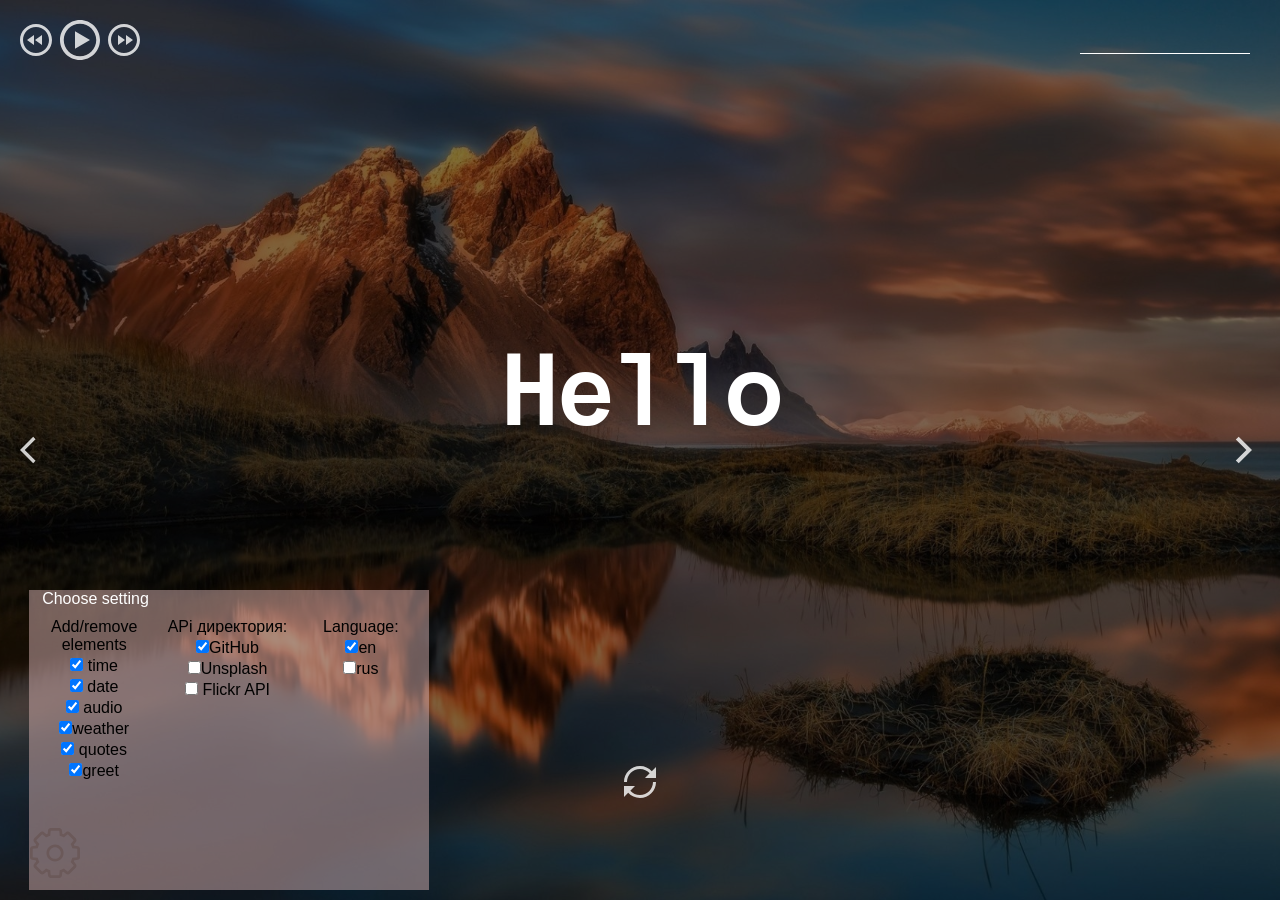
==== momentum/index.html @ 2e94de5a "after rechange" ====
<!DOCTYPE html>
<html lang="en">

<head>
  <meta name="viewport" content="width=device-width, initial-scale=1.0" />
  <link href="assets/favicon.ico" rel="shortcut icon" />
  <link rel="stylesheet" href="css/owfont-regular.css" />
  <link rel="stylesheet" href="css/style.css" />

  <title>momentum</title>
</head>

<body>
  <header class="header">
    <div class="player">

      <div class="player-controls">
        <button class="play-prev player-icon"></button>
        <button class="play player-icon"></button>
        <button class="play-next player-icon"></button>
      </div>
      <ul class="play-list"></ul>
    </div>
    <div class="weather">
      <input type="text" class="city" />
      <i class="weather-icon owf"></i>
      <div class="weather-error"></div>
      <div class="description-container">
        <span class="temperature"></span>
        <span class="weather-description"></span>
      </div>
      <div class="wind"></div>
      <div class="humidity"></div>
    </div>
  </header>
  <main class="main">
    <div class="slider-icons">
      <button class="slide-prev slider-icon"></button>
      <button class="slide-next slider-icon"></button>
    </div>
    <time class="time">Hello</time>
    <date class="date"></date>
    <div class="greeting-container">
      <span class="greeting"></span>
      <input type="text" class="name" />
    </div>
  </main>
  <footer class="footer">
    <button class="change-quote"></button>
    <div>
      <div class="menu">
        <ul class="menu__lang">
          <li class="menu__lang-list">Choose setting</li>

        </ul>
        <ul class="menu__catalog">

          <ul class="menu__lang">
            <li class="menu__lang-list">Add/remove elements</li>
            <li class="menu__lang-list">
              <input type="checkbox" name="time" value="yes" checked="yes" id="time" class="rechange">
              time
            </li>
            <li class="menu__lang-list">
              <input type="checkbox" name="date" value="yes" checked="yes" class="rechange" id="date">
              date
            </li>
            <li class="menu__lang-list">
              <input type="checkbox" name="audio" value="yes" checked="yes" class="rechange" id="audio">
              audio
            </li>
            <li class="menu__lang-list">
              <input type="checkbox" name="weather" value="yes" checked="yes" id="weather">weather
            </li>
            <li class="menu__lang-list">
              <input type="checkbox" name="quotes" value="yes" checked="yes" id="quotes">
              quotes
            </li>
            <li class="menu__lang-list">
              <input type="checkbox" name="greet" value="yes" checked="yes" id="greeting">greet
            </li>




          </ul>
          <ul class="menu__lang">
            <li class="menu__lang-list">APi директория:</li>
            <li class="menu__lang-list">
              <input type="checkbox" value="yes" checked="yes" id="GitHub">GitHub
            </li>
            <li class="menu__lang-list">
              <input type="checkbox" name="Unsplash" value="yes" id="Unsplash">Unsplash
            </li>
            <li class="menu__lang-list">
              <input type="checkbox" name="Flickr" value="yes" id="Flickr">
              Flickr API
            </li>

          </ul>
          <ul class="menu__lang">
            <li class="menu__lang-list">Language:</li>

            <li class="menu__lang-list"> <input type="checkbox" name="Flickr" value="yes" checked="yes" id="en"
                class="lang">en</li>
            <li class="menu__lang-list"> <input type="checkbox" name="Flickr" value="yes" id="rus" class="lang">rus</li>

          </ul>
        </ul>

      </div>
      <div class="install">
        <img src="/momentum/assets/svg/options.svg" alt="opt" class="img">
      </div>
      <div class="quote"></div>
      <div class="author"></div>
    </div>
  </footer>
  <script type="module" src="js/script.js"></script>
  <script type="module" src="js/playList.js"></script>
</body>

</html>
---- momentum/css/owfont-regular.css ----
/*git 
 *  owfont-regular 1.0.0 by Deniz Fuchidzhiev - http://websygen.com
 *  License - font: SIL OFL 1.1, css: MIT License
 */
/* FONT PATH
 * -------------------------- */
@font-face {
  font-family: 'owfont';
  src: url('../assets/fonts/owfont-regular.eot?v=1.0.0');
  src: url('../assets/fonts/owfont-regular.eot?#iefix&v=1.0.0') format('embedded-opentype'),
	   url('../assets/fonts/owfont-regular.woff') format('woff'),
	   url('../assets/fonts/owfont-regular.ttf') format('truetype'),
	   url('../assets/fonts/owfont-regular.svg#owf-regular') format('svg');
  font-weight: normal;
  font-style: normal;
}
.owf {
  display: inline-block;
  font: normal normal normal 14px/1 owfont;
  font-size: inherit;
  text-rendering: auto;
  -webkit-font-smoothing: antialiased;
  -moz-osx-font-smoothing: grayscale;
  transform: translate(0, 0);
}
/* makes the font 33% larger relative to the icon container */
.owf-lg {
  font-size: 1.33333333em;
  line-height: 0.75em;
  vertical-align: -15%;
}
.owf-2x {
  font-size: 2em;
}
.owf-3x {
  font-size: 3em;
}
.owf-4x {
  font-size: 4em;
}
.owf-5x {
  font-size: 5em;
}
.owf-fw {
  width: 1.28571429em;
  text-align: center;
}
.owf-ul {
  padding-left: 0;
  margin-left: 2.14285714em;
  list-style-type: none;
}
.owf-ul > li {
  position: relative;
}
.owf-li {
  position: absolute;
  left: -2.14285714em;
  width: 2.14285714em;
  top: 0.14285714em;
  text-align: center;
}
.owf-li.owf-lg {
  left: -1.85714286em;
}
.owf-border {
  padding: .2em .25em .15em;
  border: solid 0.08em #eeeeee;
  border-radius: .1em;
}
.owf-pull-right {
  float: right;
}
.owf-pull-left {
  float: left;
}
.owf.owf-pull-left {
  margin-right: .3em;
}
.owf.owf-pull-right {
  margin-left: .3em;
}

/* owfont uses the Unicode Private Use Area (PUA) to ensure screen
   readers do not read off random characters that represent icons */
   
/*   Weather Condition Codes    */
   
/*   Thunderstorm - - - - - - - - - - - - - - - - - - - - - - - - - - - - - - - - - - - -    */
   
/* thunderstorm with light rain */
.owf-200:before,
.owf-200-d:before,
.owf-200-n:before {
  content: "\EB28";
}
/* thunderstorm with rain */
.owf-201:before,
.owf-201-d:before,
.owf-201-n:before {
  content: "\EB29";
}
/* thunderstorm with heavy rain */
.owf-202:before,
.owf-202-d:before,
.owf-202-n:before {
  content: "\EB2A";
}
/*  light thunderstorm  */
.owf-210:before,
.owf-210-d:before,
.owf-210-n:before {
  content: "\EB32";
}
/*  thunderstorm  */
.owf-211:before,
.owf-211-d:before,
.owf-211-n:before {
  content: "\EB33";
}
/*   heavy thunderstorm   */
.owf-212:before,
.owf-212-d:before,
.owf-212-n:before {
  content: "\EB34";
}
/*   ragged thunderstorm   */
.owf-221:before,
.owf-221-d:before,
.owf-221-n:before {
  content: "\EB3D";
}
/*  thunderstorm with light drizzle    */
.owf-230:before,
.owf-230-d:before,
.owf-230-n:before {
  content: "\EB46";
}
/*  thunderstorm with drizzle     */
.owf-231:before,
.owf-231-d:before,
.owf-231-n:before {
  content: "\EB47";
}
/* thunderstorm with heavy drizzle     */
.owf-232:before,
.owf-232-d:before,
.owf-232-n:before {
  content: "\EB48";
}

/*   Drizzle - - - - - - - - - - - - - - - - - - - - - - - - - - - - - - - - - - - -    */

/*  light intensity drizzle */
.owf-300:before,
.owf-300-d:before,
.owf-300-n:before {
  content: "\EB8C";
}
/*  drizzle */
.owf-301:before,
.owf-301-d:before,
.owf-301-n:before {
  content: "\EB8D";
}
/*  heavy intensity drizzle  */
.owf-302:before,
.owf-302-d:before,
.owf-302-n:before {
  content: "\EB8E";
}
/*   light intensity drizzle rain  */
.owf-310:before,
.owf-310-d:before,
.owf-310-n:before {
  content: "\EB96";
}
/*  drizzle rain  */
.owf-311:before,
.owf-311-d:before,
.owf-311-n:before {
  content: "\EB97";
}
/* heavy intensity drizzle rain */
.owf-312:before,
.owf-312-d:before,
.owf-312-n:before {
  content: "\EB98";
}
/* shower rain and drizzle  */
.owf-313:before,
.owf-313-d:before,
.owf-313-n:before {
  content: "\EB99";
}
/* heavy shower rain and drizzle*/
.owf-314:before,
.owf-314-d:before,
.owf-314-n:before {
  content: "\EB9A";
}
/* shower drizzle */
.owf-321:before,
.owf-321-d:before,
.owf-321-n:before {
  content: "\EBA1";
}

/*   Rain - - - - - - - - - - - - - - - - - - - - - - - - - - - - - - - - - - - -    */

/* light rain  */
.owf-500:before,
.owf-500-d:before,
.owf-500-n:before {
  content: "\EC54";
}
/* moderate rain  */
.owf-501:before,
.owf-501-d:before,
.owf-501-n:before {
  content: "\EC55";
}
/* heavy intensity rain  */
.owf-502:before,
.owf-502-d:before,
.owf-502-n:before {
  content: "\EC56";
}
/* very heavy rain   */
.owf-503:before,
.owf-503-d:before,
.owf-503-n:before {
  content: "\EC57";
}
/* extreme rain    */
.owf-504:before,
.owf-504-d:before,
.owf-504-n:before {
  content: "\EC58";
}
/* freezing rain    */
.owf-511:before,
.owf-511-d:before,
.owf-511-n:before {
  content: "\EC5F";
}
/*  light intensity shower rain    */
.owf-520:before,
.owf-520-d:before,
.owf-520-n:before {
  content: "\EC68";
}
/* shower rain  */
.owf-521:before,
.owf-521-d:before,
.owf-521-n:before {
  content: "\EC69";
}
/*  heavy intensity shower rain  */
.owf-522:before,
.owf-522-d:before,
.owf-522-n:before {
  content: "\EC6A";
}
/* ragged shower rain  */
.owf-531:before,
.owf-531-d:before,
.owf-531-n:before {
  content: "\EC73";
}

/*   Snow - - - - - - - - - - - - - - - - - - - - - - - - - - - - - - - - - - - -    */

/* light snow  */
.owf-600:before,
.owf-600-d:before,
.owf-600-n:before {
  content: "\ECB8";
}
/*  snow  */
.owf-601:before,
.owf-601-d:before,
.owf-601-n:before {
  content: "\ECB9";
}
/*   heavy snow   */
.owf-602:before,
.owf-602-d:before,
.owf-602-n:before {
  content: "\ECBA";
}
/*  sleet  */
.owf-611:before,
.owf-611-d:before,
.owf-611-n:before {
  content: "\ECC3";
}
/*   shower sleet */
.owf-612:before,
.owf-612-d:before,
.owf-612-n:before {
  content: "\ECC4";
}
/* light rain and snow */
.owf-615:before,
.owf-615-d:before,
.owf-615-n:before {
  content: "\ECC7";
}
/* rain and snow  */
.owf-616:before,
.owf-616-d:before,
.owf-616-n:before {
  content: "\ECC8";
}
/* light shower snow  */
.owf-620:before,
.owf-620-d:before,
.owf-620-n:before {
  content: "\ECCC";
}
/* shower snow  */
.owf-621:before,
.owf-621-d:before,
.owf-621-n:before {
  content: "\ECCD";
}
/* heavy shower snow  */
.owf-622:before,
.owf-622-d:before,
.owf-622-n:before {
  content: "\ECCE";
}

/*   Atmosphere - - - - - - - - - - - - - - - - - - - - - - - - - - - - - - - - - - - -    */

/* mist */
.owf-701:before,
.owf-701-d:before,
.owf-701-n:before {
  content: "\ED1D";
}
/* smoke */
.owf-711:before,
.owf-711-d:before,
.owf-711-n:before {
  content: "\ED27";
}
/* haze */
.owf-721:before,
.owf-721-d:before,
.owf-721-n:before {
  content: "\ED31";
}
/* Sand/Dust Whirls */
.owf-731:before,
.owf-731-d:before,
.owf-731-n:before {
  content: "\ED3B";
}
/* Fog */
.owf-741:before,
.owf-741-d:before,
.owf-741-n:before {
  content: "\ED45";
}
/* sand */
.owf-751:before,
.owf-751-d:before,
.owf-751-n:before {
  content: "\ED4F";
}
/* dust */
.owf-761:before,
.owf-761-d:before,
.owf-761-n:before {
  content: "\ED59";
}
/*  VOLCANIC ASH  */
.owf-762:before,
.owf-762-d:before,
.owf-762-n:before {
  content: "\ED5A";
}
/* SQUALLS */
.owf-771:before,
.owf-771-d:before,
.owf-771-n:before {
  content: "\ED63";
}
/* TORNADO */
.owf-781:before,
.owf-781-d:before,
.owf-781-n:before {
  content: "\ED6D";
}

/*   Clouds - - - - - - - - - - - - - - - - - - - - - - - - - - - - - - - - - - - -    */

/*  sky is clear  */  /*  Calm  */
.owf-800:before,
.owf-800-d:before,
.owf-951:before,
.owf-951-d:before {
  content: "\ED80";
}
.owf-800-n:before,
.owf-951-n:before {
  content: "\F168";
}
/*  few clouds   */
.owf-801:before,
.owf-801-d:before {
  content: "\ED81";
}
.owf-801-n:before {
  content: "\F169";
}
/* scattered clouds */
.owf-802:before,
.owf-802-d:before {
  content: "\ED82";
}
.owf-802-n:before {
  content: "\F16A";
}
/* broken clouds  */
.owf-803:before,
.owf-803-d:before,
.owf-803-n:before {
  content: "\ED83";
}
/* overcast clouds  */
.owf-804:before,
.owf-804-d:before,
.owf-804-n:before {
  content: "\ED84";
}

/*   Extreme - - - - - - - - - - - - - - - - - - - - - - - - - - - - - - - - - - - -    */

/* tornado  */
.owf-900:before,
.owf-900-d:before,
.owf-900-n:before {
  content: "\EDE4";
}
/*  tropical storm  */
.owf-901:before,
.owf-901-d:before,
.owf-901-n:before {
  content: "\EDE5";
}
/* hurricane */
.owf-902:before,
.owf-902-d:before,
.owf-902-n:before {
  content: "\EDE6";
}
/* cold */
.owf-903:before,
.owf-903-d:before,
.owf-903-n:before {
  content: "\EDE7";
}
/* hot */
.owf-904:before,
.owf-904-d:before,
.owf-904-n:before {
  content: "\EDE8";
}
/* windy */
.owf-905:before,
.owf-905-d:before,
.owf-905-n:before {
  content: "\EDE9";
}
/* hail */
.owf-906:before,
.owf-906-d:before,
.owf-906-n:before {
  content: "\EDEA";
}

/*   Additional - - - - - - - - - - - - - - - - - - - - - - - - - - - - - - - - - - - -    */

/* Setting */
.owf-950:before,
.owf-950-d:before,
.owf-950-n:before {
  content: "\EE16";
}
/*  Light breeze  */
.owf-952:before,
.owf-952-d:before,
.owf-952-n:before {
  content: "\EE18";
}
/*  Gentle Breeze  */
.owf-953:before,
.owf-953-d:before,
.owf-953-n:before {
  content: "\EE19";
}
/*  Moderate breeze  */
.owf-954:before,
.owf-954-d:before,
.owf-954-n:before {
  content: "\EE1A";
}
/* Fresh Breeze  */
.owf-955:before,
.owf-955-d:before,
.owf-955-n:before {
  content: "\EE1B";
}
/* Strong  Breeze  */
.owf-956:before,
.owf-956-d:before,
.owf-956-n:before {
  content: "\EE1C";
}
/* High wind, near gale  */
.owf-957:before,
.owf-957-d:before,
.owf-957-n:before {
  content: "\EE1D";
}
/* Gale */
.owf-958:before,
.owf-958-d:before,
.owf-958-n:before {
  content: "\EE1E";
}
/*  Severe Gale  */
.owf-959:before,
.owf-959-d:before,
.owf-959-n:before {
  content: "\EE1F";
}
/* Storm */
.owf-960:before,
.owf-960-d:before,
.owf-960-n:before {
  content: "\EE20";
}
/*  Violent Storm  */
.owf-961:before,
.owf-961-d:before,
.owf-961-n:before {
  content: "\EE21";
}
/* Hurricane */
.owf-962:before,
.owf-962-d:before,
.owf-962-n:before {
  content: "\EE22";
}
---- momentum/css/style.css ----
@font-face {
  font-family: 'Arial-MT';
  src: url("../assets/fonts/Arial-MT.woff"); /* Путь к файлу со шрифтом */
 }

* {
  box-sizing: border-box;
  margin: 0;
  padding: 0;
}

body {
  min-width: 480px;
  min-height: 100vh;
  font-family: 'Arial', sans-serif;
  font-size: 16px;
  color: #fff;
  text-align: center;

  background: url("../assets/img/bg.jpg") center/cover, rgba(0, 0, 0, 0.5);
  background-blend-mode: multiply;
  transition: background-image 1s ease-in-out;
}

.header {
  display: flex;
  justify-content: space-between;
  align-items: flex-start;
  width: 100%;
  height: 30vh;
  min-height: 220px;  
  padding: 20px;
}

.player-controls {
  display: flex;
  align-items: center;
  justify-content: space-between;
  width: 120px;
  margin-bottom: 28px;
}

.play-list {
  text-align: left;
}

.play-item {
  position: relative;
  padding: 5px;
  padding-left: 20px;
  list-style: none;
  opacity: .8;
  cursor: pointer;
  transition: .3s;
}

.play-item:hover {
  opacity: 1;
}

.play-item::before {
  content: "\2713";  
  position: absolute;
  left: 0;
  top: 2px;
  font-weight: 900;
}

.item-active::before {
  color: #C5B358;
}

.player-icon,
.slider-icon,
.change-quote {
  width: 32px;
  height: 32px;
  background-size: 32px 32px;
  background-position: center center;
  background-repeat: no-repeat;
  background-color: transparent;
  border: 0;
  outline: 0;
  opacity: .8;
  cursor: pointer;
  transition: .3s;  
}

.player-icon:hover,
.slider-icon:hover,
.change-quote:hover {
  opacity: 1;
}

.player-icon:active,
.slider-icon:active,
.change-quote:active {
  border: 0;
  outline: 0;  
  transform: scale(1.1);
}

.play {
  width: 40px;
  height: 40px;
  background-size: 40px 40px;
  background-image: url("../assets/svg/play.svg");
}

.pause {
  background-image: url("../assets/svg/pause.svg");
}

.play-prev {
  background-image: url("../assets/svg/play-prev.svg");
}

.play-next {
  background-image: url("../assets/svg/play-next.svg");
}

.weather {
  display: flex;
  flex-direction: column;
  justify-content: space-between;
  align-items: flex-start;
  row-gap: 5px;
  width: 180px;
  min-height: 180px;  
  text-align: left;
}

.weather-error {
  margin-top: -10px;
}

.description-container {
  display: flex;
  flex-wrap: wrap;
  justify-content: flex-start;
  align-items: center;
  column-gap: 12px;
}

.weather-icon {
  font-size: 44px;
}

.city {
  width: 170px;
  height: 34px;
  padding: 5px;
  font-size: 20px;
  line-height: 24px;
  color: #fff;  
  border: 0;
  outline: 0;
  border-bottom: 1px solid #fff;
  background-color: transparent;
}

.city::placeholder {  
  font-size: 20px;
  color: #fff;
  opacity: .6;
}

.main {
  position: relative;
  display: flex;
  flex-direction: column;
  justify-content: center;
  align-items: center;
  width: 100%;
  height: 40vh;
  min-height: 260px;  
  padding: 20px;
}

.slider-icon {
  position: absolute;
  top: 50%;
  margin-top: -16px;
  cursor: pointer;
}

.slide-prev {
  left: 20px;
  background-image: url("../assets/svg/slider-prev.svg");
}

.slide-next {
  right: 20px;
  background-image: url("../assets/svg/slider-next.svg");
}

.time {
  min-height: 124px;
  margin-bottom: 10px;
  font-family: 'Arial-MT';
  font-size: 100px;
  letter-spacing: -4px;  
}

.date {
  min-height: 28px;
  font-size: 24px;
  margin-bottom: 20px;
}

.greeting-container {
  display: flex;
  flex-wrap: wrap;
  justify-content: stretch;
  align-items: center;
  min-height: 48px;
  width: 100vw;
  font-size: 40px;
}

.greeting {
  flex: 1;  
  padding: 10px;
  text-align: right;
}

.name {
  flex: 1;
  max-width: 50%;
  padding: 10px;
  font-size: 40px;
  text-align: left;
  color: #fff;
  background-color: transparent;
  border: 0;
  outline: 0;
}

.name::placeholder {
  color: #fff;
  opacity: .6;
}

.footer {
  display: flex;
  flex-direction: column;
  justify-content: flex-end;
  align-items: center;
  width: 100%;
  height: 30vh;
  min-height: 160px;  
  padding: 20px;
}

.change-quote {
  margin-bottom: 30px;
  background-image: url("../assets/svg/reload.svg");  
}

.quote {
  min-height: 32px;
}

.author {
  min-height: 20px;
}

@media (max-width: 768px) {
  .time {
    min-height: 80px;
    font-size: 72px;    
  }

  .greeting-container {
    min-height: 40px;
    font-size: 32px;
  }

  .greeting {
    padding: 5px;
  }

  .name {
    font-size: 32px;
    padding: 5px;
  }
}
.img{
  position: absolute;
 
  left: 30px;
  height: 50px;
  width: 50px;
}
.menu{
  z-index: 20;
  position: absolute;
  width: 400px;
  height: 300px;
  bottom: 10px;
  left: 29px;
 
  background-color: rgba(214, 178, 178, 0.5);
}
.menu__catalog{
        z-index: 21;
    color: black;
}
.menu__catalog{
  display: flex;
}
.menu__lang{
 
  justify-content: left;
width: 34%;
  margin-bottom: 10px;
}
.menu__table{
  display: flex;
  justify-content: space-around;
}
.menu__lang-list{
  list-style: none;
  margin-right: 3px;
  margin-bottom: 3px;
}
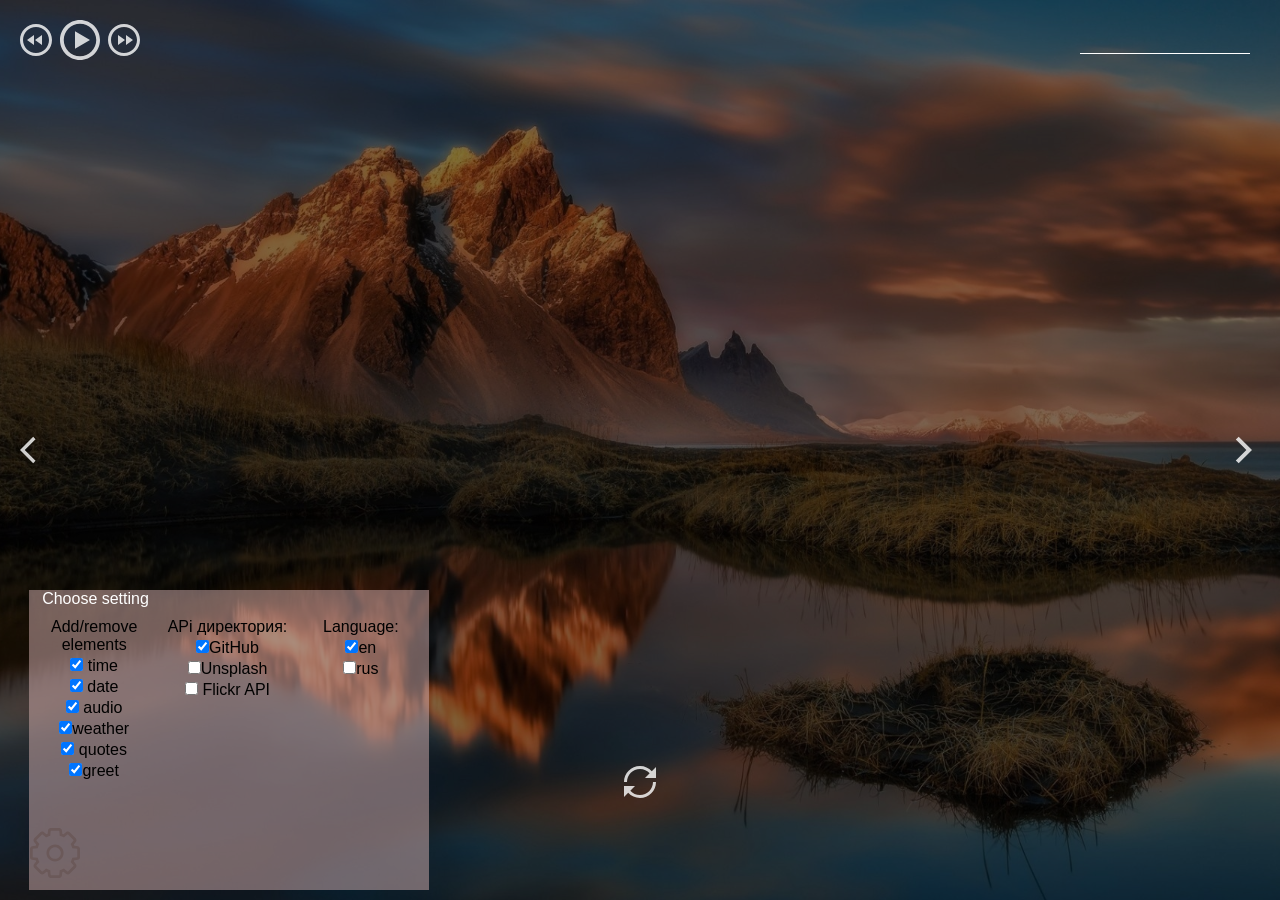
==== commit d3d7cbae: "Merge pull request #32 from zEtYxA/momentum asdasd" ====
--- a/momentum/index.html
+++ b/momentum/index.html
@@ -38,7 +38,7 @@
       <button class="slide-prev slider-icon"></button>
       <button class="slide-next slider-icon"></button>
     </div>
-    <time class="time">Hello</time>
+    <time class="time"></time>
     <date class="date"></date>
     <div class="greeting-container">
       <span class="greeting"></span>
@@ -116,8 +116,8 @@
       <div class="author"></div>
     </div>
   </footer>
-  <script type="module" src="js/script.js"></script>
-  <script type="module" src="js/playList.js"></script>
+  <script type="module" src="/momentum/js/script.js"></script>
+  <script type="module" src="/momentum/js/playList.js"></script>
 </body>
 
 </html>
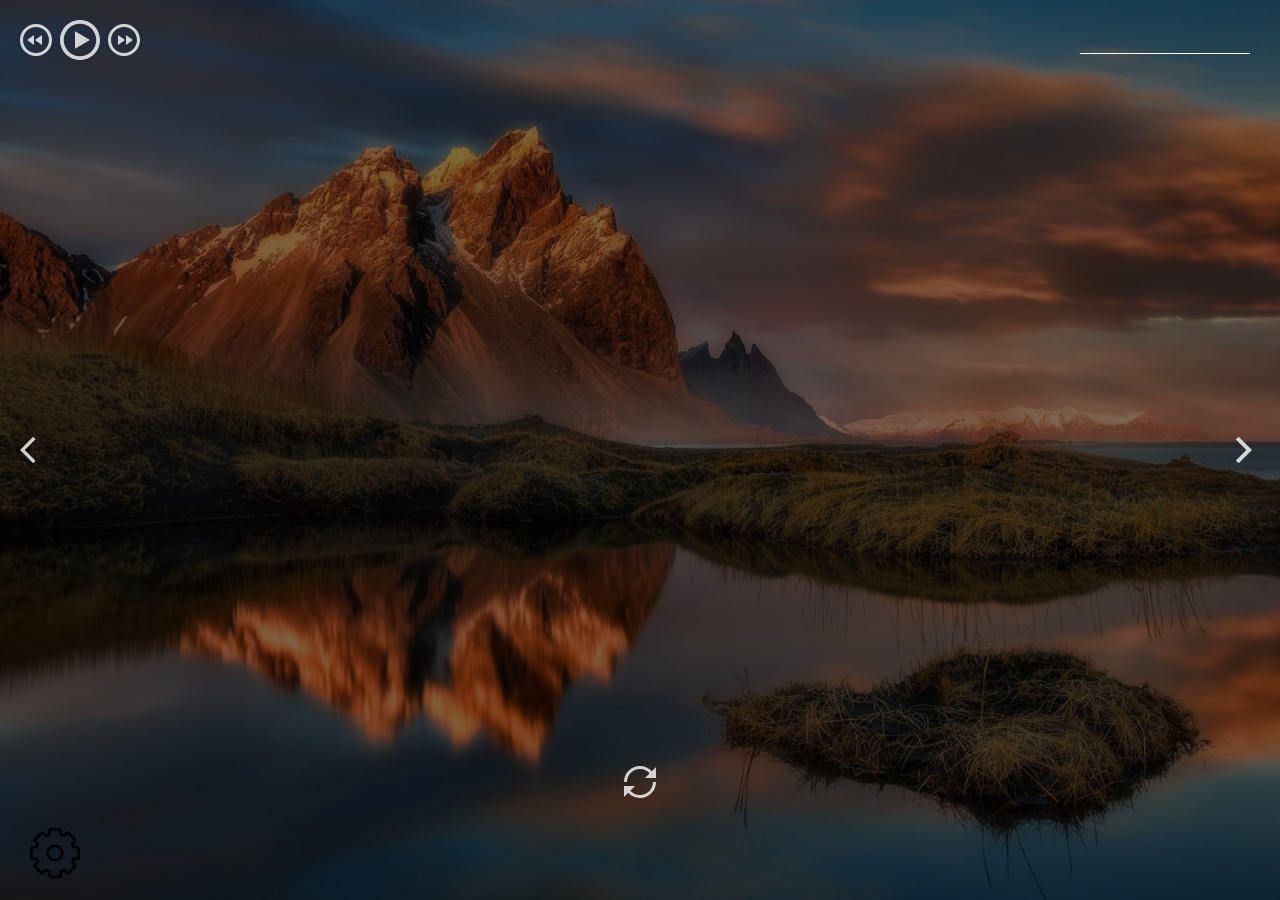
==== commit 65830f10: "Merge pull request #34 from zEtYxA/momentum after rechange script" ====
--- a/momentum/index.html
+++ b/momentum/index.html
@@ -6,6 +6,8 @@
   <link href="assets/favicon.ico" rel="shortcut icon" />
   <link rel="stylesheet" href="css/owfont-regular.css" />
   <link rel="stylesheet" href="css/style.css" />
+  <script type="module" src="./js/script.js"></script>
+  <script type="module" src="./js/playList.js"></script>
 
   <title>momentum</title>
 </head>
@@ -116,8 +118,7 @@
       <div class="author"></div>
     </div>
   </footer>
-  <script type="module" src="/momentum/js/script.js"></script>
-  <script type="module" src="/momentum/js/playList.js"></script>
+
 </body>
 
 </html>
--- a/momentum/css/style.css
+++ b/momentum/css/style.css
@@ -293,6 +293,7 @@
   width: 50px;
 }
 .menu{
+  display: none;;
   z-index: 20;
   position: absolute;
   width: 400px;
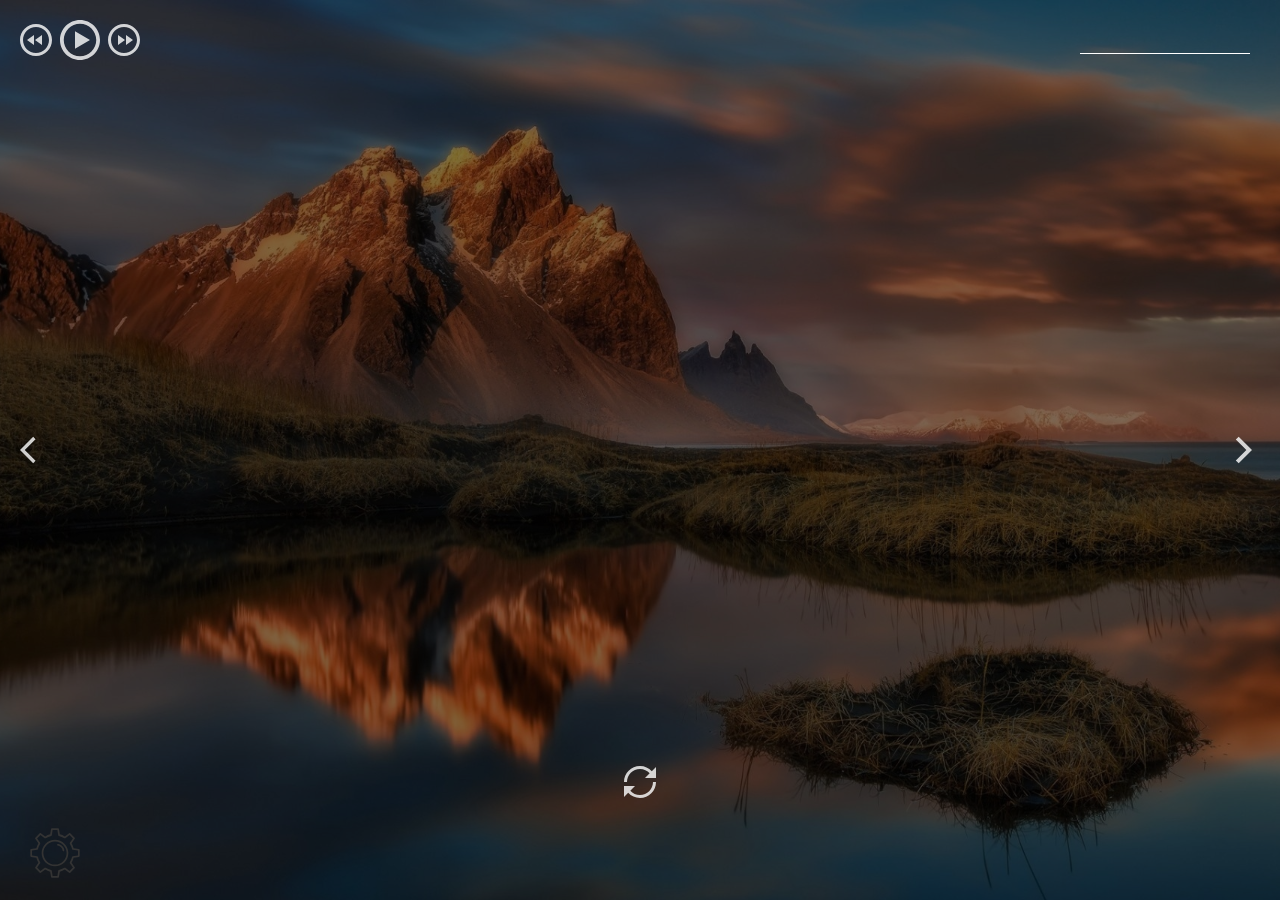
==== commit e2bf0e82: "Merge pull request #35 from zEtYxA/momentum after rechange script" ====
--- a/momentum/index.html
+++ b/momentum/index.html
@@ -112,7 +112,7 @@
 
       </div>
       <div class="install">
-        <img src="/momentum/assets/svg/options.svg" alt="opt" class="img">
+        <img src="./assets/svg/option.svg" alt="opt" class="img">
       </div>
       <div class="quote"></div>
       <div class="author"></div>
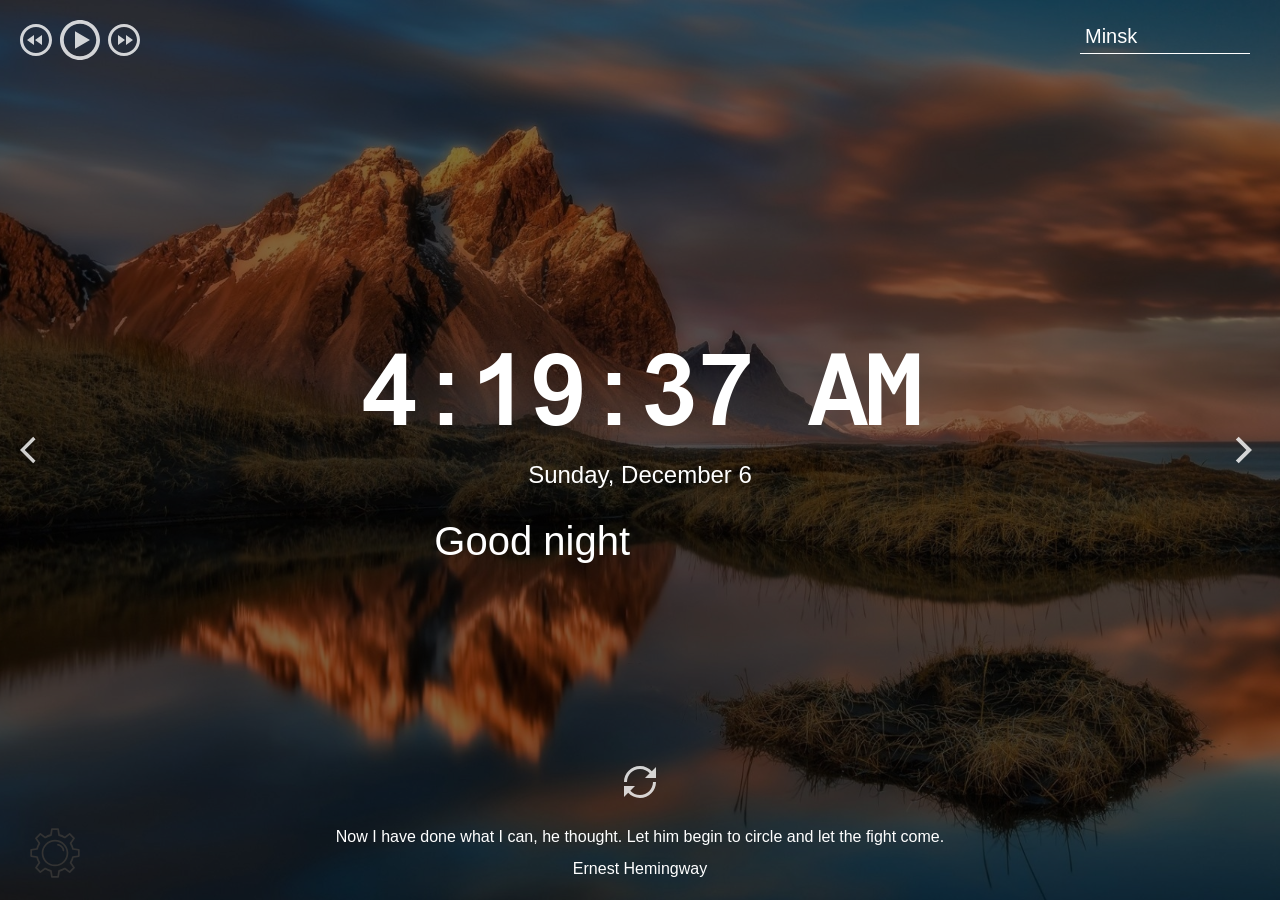
==== commit 45a02372: "Merge pull request #37 from zEtYxA/momentum after rechange script" ====
--- a/momentum/index.html
+++ b/momentum/index.html
@@ -7,7 +7,7 @@
   <link rel="stylesheet" href="css/owfont-regular.css" />
   <link rel="stylesheet" href="css/style.css" />
   <script type="module" src="./js/script.js"></script>
-  <script type="module" src="./js/playList.js"></script>
+  <script type="module" src="./js/playlist.js"></script>
 
   <title>momentum</title>
 </head>
@@ -50,7 +50,7 @@
   <footer class="footer">
     <button class="change-quote"></button>
     <div>
-      <div class="menu">
+      <div class="menu menu__change">
         <ul class="menu__lang">
           <li class="menu__lang-list">Choose setting</li>
 
--- a/momentum/css/style.css
+++ b/momentum/css/style.css
@@ -292,14 +292,16 @@
   height: 50px;
   width: 50px;
 }
+.menu__change{
+  display: none;
+}
 .menu{
-  display: none;;
   z-index: 20;
   position: absolute;
   width: 400px;
   height: 300px;
   bottom: 10px;
-  left: 29px;
+  left: 80px;
  
   background-color: rgba(214, 178, 178, 0.5);
 }
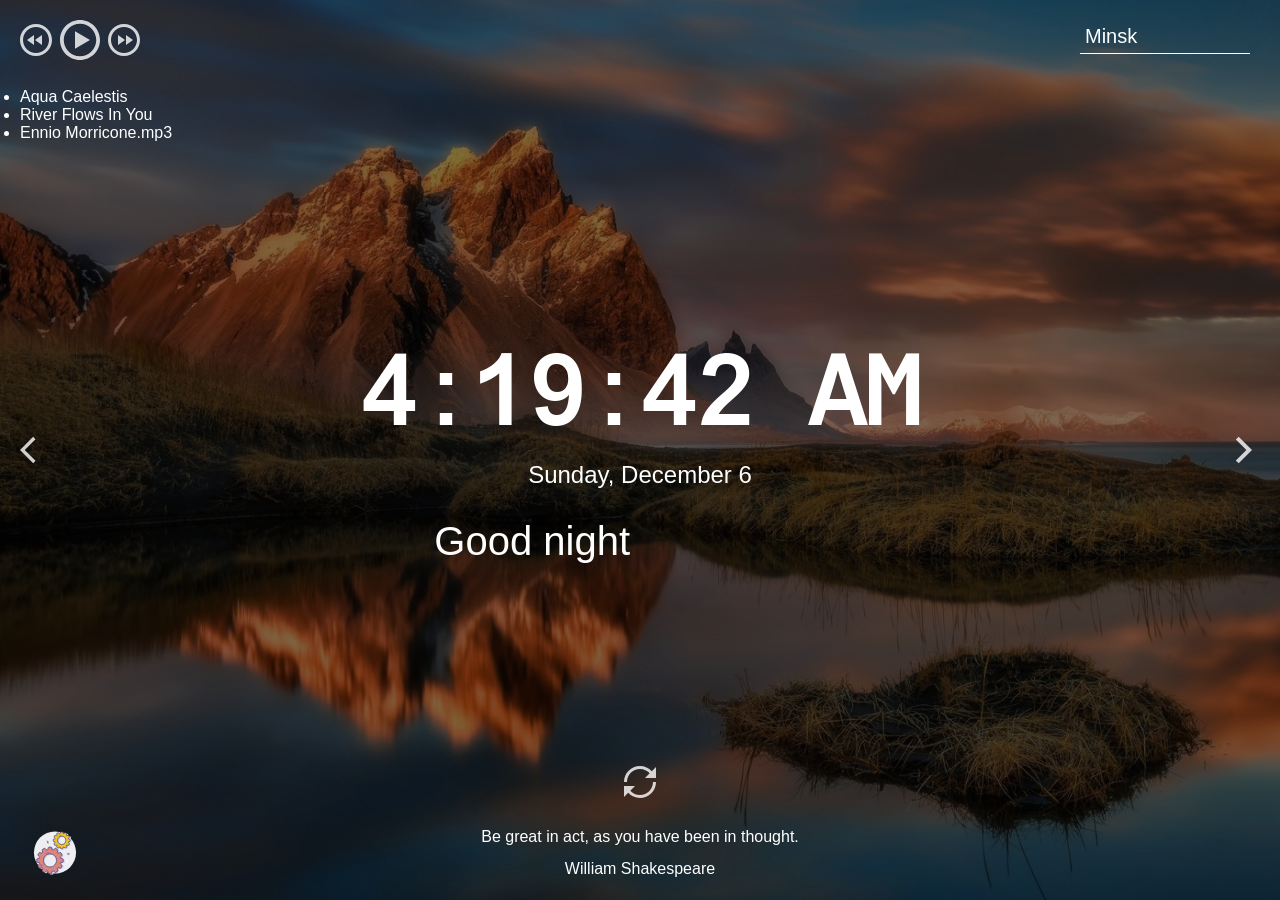
==== commit 0c37038e: "Merge pull request #38 from zEtYxA/momentum after 1608" ====
--- a/momentum/index.html
+++ b/momentum/index.html
@@ -21,7 +21,9 @@
         <button class="play player-icon"></button>
         <button class="play-next player-icon"></button>
       </div>
-      <ul class="play-list"></ul>
+      <ul class="play-list">
+
+      </ul>
     </div>
     <div class="weather">
       <input type="text" class="city" />
@@ -30,6 +32,7 @@
       <div class="description-container">
         <span class="temperature"></span>
         <span class="weather-description"></span>
+
       </div>
       <div class="wind"></div>
       <div class="humidity"></div>
